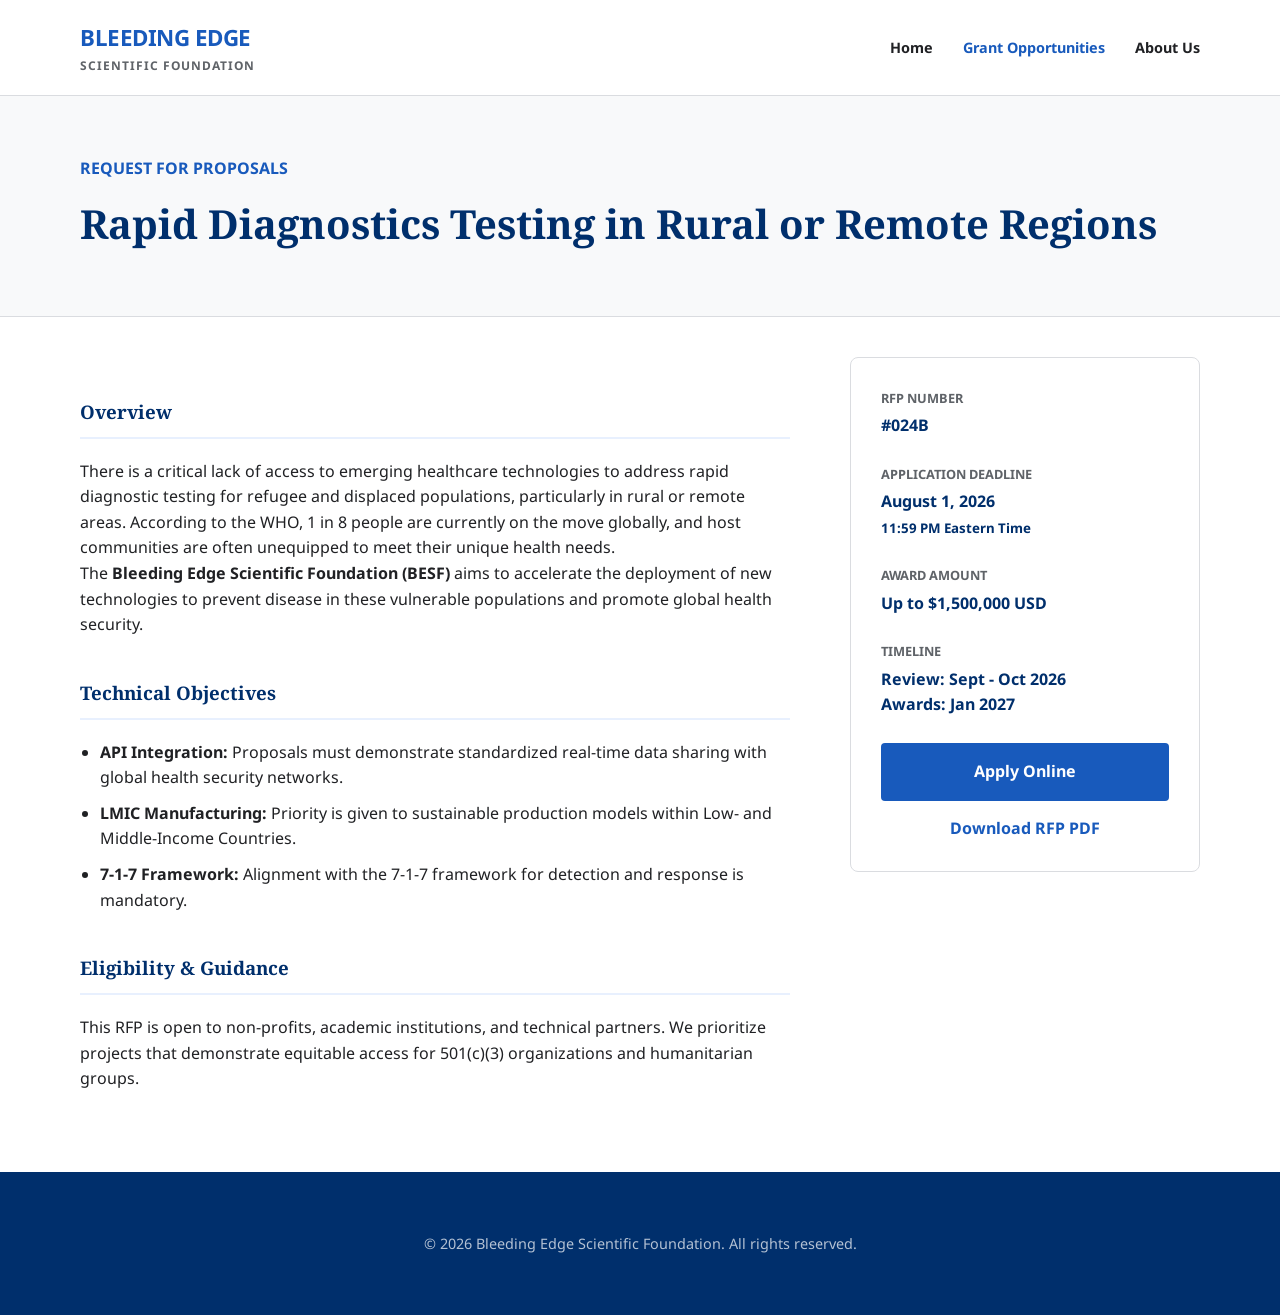
==== grants.html @ e90ec87f "Create grants.html" ====
<!DOCTYPE html>
<html lang="en">
<head>
    <meta charset="UTF-8">
    <meta name="viewport" content="width=device-width, initial-scale=1.0">
    <title>RFP #024B: Rapid Diagnostics | BESF</title>
    <link rel="stylesheet" href="style.css">
    <link href="https://fonts.googleapis.com/css2?family=Noto+Sans:wght@400;700&family=Noto+Serif:ital,wght@0,400;0,700&display=swap" rel="stylesheet">
    <style>
        /* Specific overrides for the Grants Page layout */
        .grant-header {
            background: var(--gray-bg);
            padding: 60px 0;
            border-bottom: 1px solid var(--border);
        }
        .grant-container {
            display: grid;
            grid-template-columns: 1fr 350px;
            gap: 60px;
            margin-top: 40px;
        }
        .sidebar {
            background: var(--white);
            border: 1px solid var(--border);
            padding: 30px;
            border-radius: 8px;
            height: fit-content;
            position: sticky;
            top: 100px;
        }
        .sidebar h4 {
            text-transform: uppercase;
            font-size: 0.8rem;
            color: var(--text-light);
            margin-bottom: 5px;
        }
        .sidebar p {
            font-weight: 700;
            margin-bottom: 25px;
            color: var(--gates-dark-blue);
        }
        .main-content h3 {
            margin: 40px 0 20px;
            padding-bottom: 10px;
            border-bottom: 2px solid var(--gates-light-blue);
        }
        .main-content ul {
            margin-left: 20px;
            margin-bottom: 20px;
        }
        .main-content li {
            margin-bottom: 10px;
        }
        @media (max-width: 1024px) {
            .grant-container { grid-template-columns: 1fr; }
            .sidebar { position: static; order: -1; }
        }
    </style>
</head>
<body>

    <nav class="navbar">
        <div class="container">
            <div class="logo">BLEEDING EDGE <span>Scientific Foundation</span></div>
            <ul class="nav-links">
                <li><a href="index.html">Home</a></li>
                <li><a href="grants.html" class="active">Grant Opportunities</a></li>
                <li><a href="#">About Us</a></li>
            </ul>
        </div>
    </nav>

    <header class="grant-header">
        <div class="container">
            <p style="color: var(--gates-blue); font-weight: 700; text-transform: uppercase; margin-bottom: 10px;">Request for Proposals</p>
            <h1 style="font-size: 2.5rem;">Rapid Diagnostics Testing in Rural or Remote Regions</h1>
        </div>
    </header>

    <div class="container grant-container">
        <main class="main-content">
            <section id="overview">
                <h3>Overview</h3>
                <p>There is a critical lack of access to emerging healthcare technologies to address rapid diagnostic testing for refugee and displaced populations, particularly in rural or remote areas. According to the WHO, 1 in 8 people are currently on the move globally, and host communities are often unequipped to meet their unique health needs.</p>
                <p>The <strong>Bleeding Edge Scientific Foundation (BESF)</strong> aims to accelerate the deployment of new technologies to prevent disease in these vulnerable populations and promote global health security.</p>
            </section>

            <section id="objectives">
                <h3>Technical Objectives</h3>
                <ul>
                    <li><strong>API Integration:</strong> Proposals must demonstrate standardized real-time data sharing with global health security networks.</li>
                    <li><strong>LMIC Manufacturing:</strong> Priority is given to sustainable production models within Low- and Middle-Income Countries.</li>
                    <li><strong>7-1-7 Framework:</strong> Alignment with the 7-1-7 framework for detection and response is mandatory.</li>
                </ul>
            </section>

            <section id="eligibility">
                <h3>Eligibility & Guidance</h3>
                <p>This RFP is open to non-profits, academic institutions, and technical partners. We prioritize projects that demonstrate equitable access for 501(c)(3) organizations and humanitarian groups.</p>
            </section>
        </main>

        <aside class="sidebar">
            <h4>RFP Number</h4>
            <p>#024B</p>

            <h4>Application Deadline</h4>
            <p>August 1, 2026<br><small>11:59 PM Eastern Time</small></p>

            <h4>Award Amount</h4>
            <p>Up to $1,500,000 USD</p>

            <h4>Timeline</h4>
            <p>Review: Sept - Oct 2026<br>Awards: Jan 2027</p>

            <a href="#" class="btn-primary" style="display: block; text-align: center;">Apply Online</a>
            <a href="BESF_RFP024B_20250506.pdf" download style="display: block; text-align: center; margin-top: 15px; font-weight: 700; text-decoration: none; color: var(--gates-blue);">Download RFP PDF</a>
        </aside>
    </div>

    <footer>
        <div class="container">
            <p>&copy; 2026 Bleeding Edge Scientific Foundation. All rights reserved.</p>
        </div>
    </footer>

</body>
</html>
---- style.css ----
/* --- GATES FOUNDATION INSPIRED COLOR PALETTE --- */
:root {
    --gates-blue: #185abc;         /* Primary Action Blue */
    --gates-dark-blue: #002f6c;    /* Deep Header Blue */
    --gates-light-blue: #e8f0fe;   /* Background Accents */
    --text-main: #202124;          /* Slate Grey for body */
    --text-light: #5f6368;         /* Subheader Grey */
    --white: #ffffff;
    --gray-bg: #f8f9fa;            /* Section background */
    --border: #dadce0;
}

/* --- BASE STYLES --- */
* {
    box-sizing: border-box;
    margin: 0;
    padding: 0;
}

body {
    font-family: 'Noto Sans', sans-serif;
    color: var(--text-main);
    line-height: 1.6;
    background-color: var(--white);
    -webkit-font-smoothing: antialiased;
}

h1, h2, h3 {
    font-family: 'Noto Serif', serif;
    font-weight: 700;
    color: var(--gates-dark-blue);
}

.container {
    max-width: 1200px;
    margin: 0 auto;
    padding: 0 40px;
}

/* --- NAVIGATION --- */
.navbar {
    background: var(--white);
    padding: 20px 0;
    border-bottom: 1px solid var(--border);
    position: sticky;
    top: 0;
    z-index: 1000;
}

.navbar .container {
    display: flex;
    justify-content: space-between;
    align-items: center;
}

.logo {
    font-weight: 700;
    font-size: 1.4rem;
    color: var(--gates-blue);
    text-transform: uppercase;
    letter-spacing: -0.5px;
}

.logo span {
    display: block;
    font-size: 0.75rem;
    color: var(--text-light);
    letter-spacing: 1px;
}

.nav-links {
    display: flex;
    list-style: none;
    gap: 30px;
}

.nav-links a {
    text-decoration: none;
    color: var(--text-main);
    font-weight: 700;
    font-size: 0.9rem;
    transition: color 0.2s;
}

.nav-links a:hover, .nav-links a.active {
    color: var(--gates-blue);
}

/* --- HERO SECTION --- */
.hero {
    background-color: var(--gates-dark-blue);
    background-image: linear-gradient(rgba(0,47,108,0.7), rgba(0,47,108,0.7)), url('no595572_edited.jpg');
    background-size: cover;
    background-position: center;
    color: var(--white);
    padding: 120px 0;
    text-align: left;
}

.hero h1 {
    color: var(--white);
    font-size: 3.5rem;
    line-height: 1.1;
    max-width: 800px;
    margin-bottom: 24px;
}

.hero p {
    font-size: 1.25rem;
    max-width: 600px;
    margin-bottom: 40px;
    opacity: 0.9;
}

/* --- BUTTONS --- */
.btn-primary {
    display: inline-block;
    background-color: var(--gates-blue);
    color: var(--white);
    padding: 16px 32px;
    text-decoration: none;
    font-weight: 700;
    border-radius: 4px;
    transition: background 0.3s;
}

.btn-primary:hover {
    background-color: #164f9a;
}

/* --- MISSION GRID --- */
.mission {
    padding: 80px 0;
    background-color: var(--white);
}

.mission h2 {
    font-size: 2.25rem;
    margin-bottom: 48px;
    text-align: center;
}

.grid {
    display: grid;
    grid-template-columns: repeat(auto-fit, minmax(300px, 1fr));
    gap: 40px;
}

.card {
    padding: 40px;
    background: var(--gray-bg);
    border-radius: 8px;
    border-top: 5px solid var(--gates-blue);
    transition: transform 0.3s;
}

.card:hover {
    transform: translateY(-5px);
}

.card h3 {
    margin-bottom: 16px;
    font-size: 1.5rem;
}

/* --- FOOTER --- */
footer {
    background: var(--gates-dark-blue);
    color: var(--white);
    padding: 60px 0;
    margin-top: 80px;
    text-align: center;
}

footer p {
    font-size: 0.9rem;
    opacity: 0.7;
}

/* --- RESPONSIVE --- */
@media (max-width: 768px) {
    .hero h1 { font-size: 2.2rem; }
    .nav-links { display: none; } /* Simplified for now */
    .container { padding: 0 20px; }
}
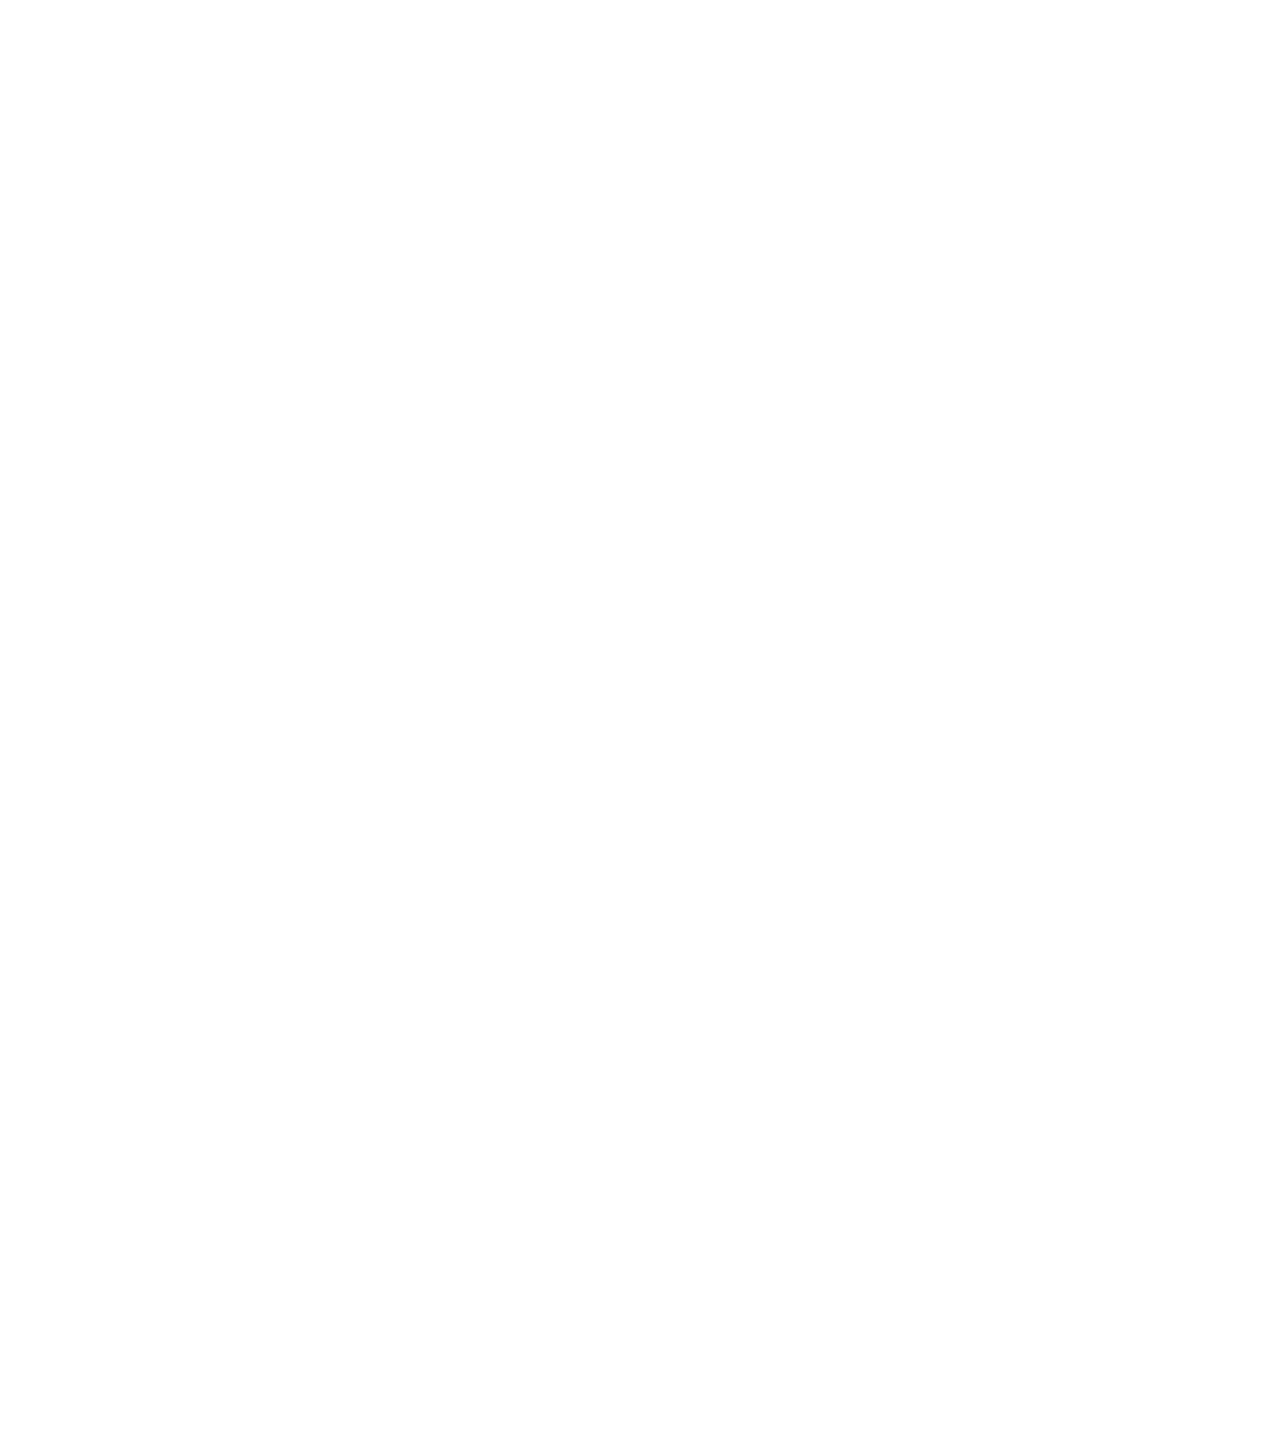
==== commit bc159543: "Update grants.html" ====
--- a/grants.html
+++ b/grants.html
@@ -65,7 +65,6 @@
             <ul class="nav-links">
                 <li><a href="index.html">Home</a></li>
                 <li><a href="grants.html" class="active">Grant Opportunities</a></li>
-                <li><a href="#">About Us</a></li>
             </ul>
         </div>
     </nav>
--- a/style.css
+++ b/style.css
@@ -1,29 +1,34 @@
-/* --- GATES FOUNDATION INSPIRED COLOR PALETTE --- */
+/* --- GATES FOUNDATION PALETTE & SMOOTH LOAD --- */
 :root {
-    --gates-blue: #185abc;         /* Primary Action Blue */
-    --gates-dark-blue: #002f6c;    /* Deep Header Blue */
-    --gates-light-blue: #e8f0fe;   /* Background Accents */
-    --text-main: #202124;          /* Slate Grey for body */
-    --text-light: #5f6368;         /* Subheader Grey */
+    --gates-blue: #185abc;
+    --gates-dark-blue: #002f6c;
+    --gates-light-blue: #e8f0fe;
+    --text-main: #202124;
+    --text-light: #5f6368;
     --white: #ffffff;
-    --gray-bg: #f8f9fa;            /* Section background */
+    --gray-bg: #f8f9fa;
     --border: #dadce0;
 }
 
-/* --- BASE STYLES --- */
-* {
-    box-sizing: border-box;
-    margin: 0;
-    padding: 0;
-}
-
+/* --- SMOOTH ENTRY ANIMATION --- */
 body {
+    opacity: 0;
+    filter: blur(10px);
+    transition: opacity 0.8s ease-out, filter 1.2s ease-out;
     font-family: 'Noto Sans', sans-serif;
     color: var(--text-main);
     line-height: 1.6;
     background-color: var(--white);
-    -webkit-font-smoothing: antialiased;
+    margin: 0;
 }
+
+body.loaded {
+    opacity: 1;
+    filter: blur(0);
+}
+
+/* --- BASE STYLES --- */
+* { box-sizing: border-box; }
 
 h1, h2, h3 {
     font-family: 'Noto Serif', serif;
@@ -45,6 +50,7 @@
     position: sticky;
     top: 0;
     z-index: 1000;
+    transition: all 0.3s ease;
 }
 
 .navbar .container {
@@ -58,14 +64,12 @@
     font-size: 1.4rem;
     color: var(--gates-blue);
     text-transform: uppercase;
-    letter-spacing: -0.5px;
 }
 
 .logo span {
     display: block;
     font-size: 0.75rem;
     color: var(--text-light);
-    letter-spacing: 1px;
 }
 
 .nav-links {
@@ -79,40 +83,19 @@
     color: var(--text-main);
     font-weight: 700;
     font-size: 0.9rem;
-    transition: color 0.2s;
 }
 
-.nav-links a:hover, .nav-links a.active {
-    color: var(--gates-blue);
+.nav-links a.active { color: var(--gates-blue); }
+
+/* --- HERO & CONTENT --- */
+.hero {
+    background-color: var(--gates-dark-blue);
+    color: var(--white);
+    padding: 120px 0;
 }
 
-/* --- HERO SECTION --- */
-.hero {
-    background-color: var(--gates-dark-blue);
-    background-image: linear-gradient(rgba(0,47,108,0.7), rgba(0,47,108,0.7)), url('no595572_edited.jpg');
-    background-size: cover;
-    background-position: center;
-    color: var(--white);
-    padding: 120px 0;
-    text-align: left;
-}
+.hero h1 { color: var(--white); font-size: 3.5rem; margin-bottom: 24px; }
 
-.hero h1 {
-    color: var(--white);
-    font-size: 3.5rem;
-    line-height: 1.1;
-    max-width: 800px;
-    margin-bottom: 24px;
-}
-
-.hero p {
-    font-size: 1.25rem;
-    max-width: 600px;
-    margin-bottom: 40px;
-    opacity: 0.9;
-}
-
-/* --- BUTTONS --- */
 .btn-primary {
     display: inline-block;
     background-color: var(--gates-blue);
@@ -121,65 +104,11 @@
     text-decoration: none;
     font-weight: 700;
     border-radius: 4px;
-    transition: background 0.3s;
 }
 
-.btn-primary:hover {
-    background-color: #164f9a;
-}
+/* --- GRANTS PAGE SPECIFICS --- */
+.grant-header { background: var(--gray-bg); padding: 60px 0; border-bottom: 1px solid var(--border); }
+.grant-container { display: grid; grid-template-columns: 1fr 350px; gap: 60px; margin-top: 40px; }
+.sidebar { background: var(--white); border: 1px solid var(--border); padding: 30px; border-radius: 8px; height: fit-content; }
 
-/* --- MISSION GRID --- */
-.mission {
-    padding: 80px 0;
-    background-color: var(--white);
-}
-
-.mission h2 {
-    font-size: 2.25rem;
-    margin-bottom: 48px;
-    text-align: center;
-}
-
-.grid {
-    display: grid;
-    grid-template-columns: repeat(auto-fit, minmax(300px, 1fr));
-    gap: 40px;
-}
-
-.card {
-    padding: 40px;
-    background: var(--gray-bg);
-    border-radius: 8px;
-    border-top: 5px solid var(--gates-blue);
-    transition: transform 0.3s;
-}
-
-.card:hover {
-    transform: translateY(-5px);
-}
-
-.card h3 {
-    margin-bottom: 16px;
-    font-size: 1.5rem;
-}
-
-/* --- FOOTER --- */
-footer {
-    background: var(--gates-dark-blue);
-    color: var(--white);
-    padding: 60px 0;
-    margin-top: 80px;
-    text-align: center;
-}
-
-footer p {
-    font-size: 0.9rem;
-    opacity: 0.7;
-}
-
-/* --- RESPONSIVE --- */
-@media (max-width: 768px) {
-    .hero h1 { font-size: 2.2rem; }
-    .nav-links { display: none; } /* Simplified for now */
-    .container { padding: 0 20px; }
-}
+footer { background: var(--gates-dark-blue); color: var(--white); padding: 60px 0; margin-top: 80px; text-align: center; }
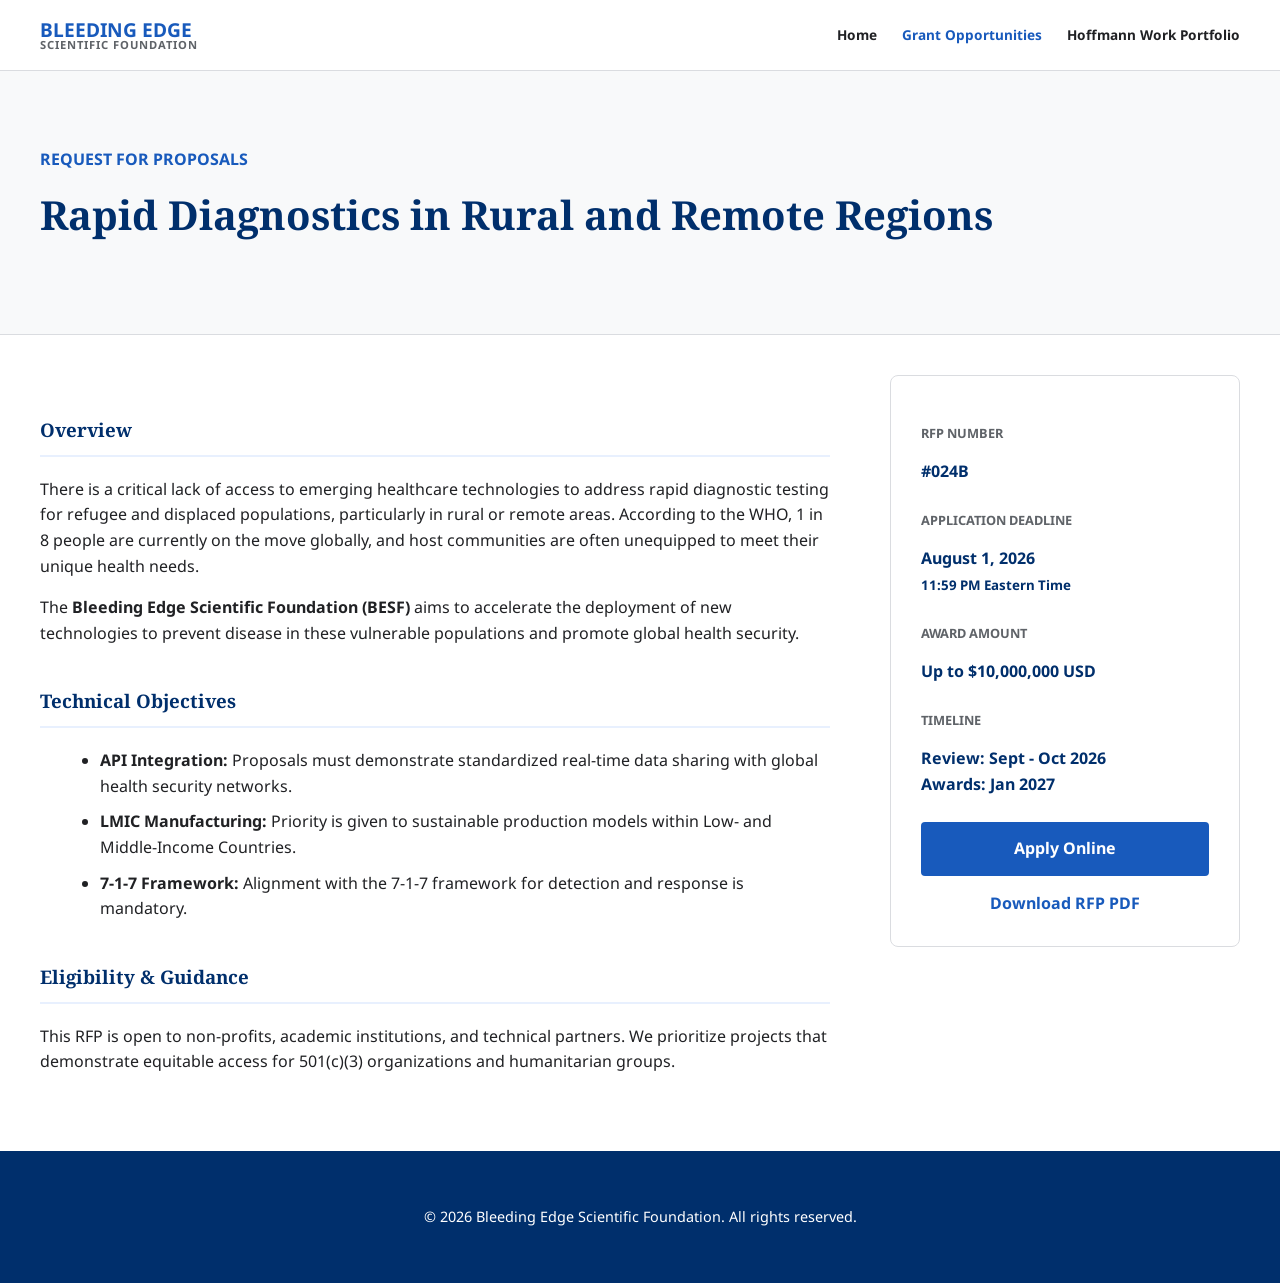
==== commit b5e67f39: "Update grants.html" ====
--- a/grants.html
+++ b/grants.html
@@ -65,6 +65,7 @@
             <ul class="nav-links">
                 <li><a href="index.html">Home</a></li>
                 <li><a href="grants.html" class="active">Grant Opportunities</a></li>
+                <li><a href="https://phagehunter.github.io/">Hoffmann Work Portfolio</a></li>
             </ul>
         </div>
     </nav>
@@ -72,7 +73,7 @@
     <header class="grant-header">
         <div class="container">
             <p style="color: var(--gates-blue); font-weight: 700; text-transform: uppercase; margin-bottom: 10px;">Request for Proposals</p>
-            <h1 style="font-size: 2.5rem;">Rapid Diagnostics Testing in Rural or Remote Regions</h1>
+            <h1 style="font-size: 2.5rem;">Rapid Diagnostics in Rural and Remote Regions</h1>
         </div>
     </header>
 
@@ -107,7 +108,7 @@
             <p>August 1, 2026<br><small>11:59 PM Eastern Time</small></p>
 
             <h4>Award Amount</h4>
-            <p>Up to $1,500,000 USD</p>
+            <p>Up to $10,000,000 USD</p>
 
             <h4>Timeline</h4>
             <p>Review: Sept - Oct 2026<br>Awards: Jan 2027</p>
@@ -122,6 +123,6 @@
             <p>&copy; 2026 Bleeding Edge Scientific Foundation. All rights reserved.</p>
         </div>
     </footer>
-
+<script src="script.js"></script>
 </body>
 </html>
--- a/style.css
+++ b/style.css
@@ -1,4 +1,4 @@
-/* --- GATES FOUNDATION PALETTE & SMOOTH LOAD --- */
+/* --- FOUNDATION BRANDING --- */
 :root {
     --gates-blue: #185abc;
     --gates-dark-blue: #002f6c;
@@ -10,36 +10,35 @@
     --border: #dadce0;
 }
 
-/* --- SMOOTH ENTRY ANIMATION --- */
+/* --- THE FIX: INITIAL STATE --- */
 body {
-    opacity: 0;
-    filter: blur(10px);
-    transition: opacity 0.8s ease-out, filter 1.2s ease-out;
+    margin: 0;
+    opacity: 0; /* Page starts invisible */
+    filter: blur(8px); /* Page starts blurry */
+    transition: opacity 0.6s ease-in-out, filter 0.8s ease-in-out;
     font-family: 'Noto Sans', sans-serif;
     color: var(--text-main);
+    background-color: var(--white);
     line-height: 1.6;
-    background-color: var(--white);
-    margin: 0;
 }
 
+/* THE FIX: REVEAL STATE (Triggered by JS) */
 body.loaded {
     opacity: 1;
     filter: blur(0);
 }
 
-/* --- BASE STYLES --- */
-* { box-sizing: border-box; }
-
-h1, h2, h3 {
-    font-family: 'Noto Serif', serif;
-    font-weight: 700;
-    color: var(--gates-dark-blue);
-}
-
+/* --- LAYOUT --- */
 .container {
     max-width: 1200px;
     margin: 0 auto;
     padding: 0 40px;
+}
+
+h1, h2, h3 {
+    font-family: 'Noto Serif', serif;
+    color: var(--gates-dark-blue);
+    margin-top: 0;
 }
 
 /* --- NAVIGATION --- */
@@ -61,54 +60,61 @@
 
 .logo {
     font-weight: 700;
-    font-size: 1.4rem;
+    font-size: 1.2rem;
     color: var(--gates-blue);
     text-transform: uppercase;
+    line-height: 1;
 }
 
 .logo span {
     display: block;
-    font-size: 0.75rem;
+    font-size: 0.7rem;
     color: var(--text-light);
+    letter-spacing: 1px;
 }
 
 .nav-links {
     display: flex;
     list-style: none;
-    gap: 30px;
+    gap: 25px;
+    margin: 0;
+    padding: 0;
 }
 
 .nav-links a {
     text-decoration: none;
     color: var(--text-main);
     font-weight: 700;
-    font-size: 0.9rem;
+    font-size: 0.85rem;
+    transition: color 0.2s;
 }
 
-.nav-links a.active { color: var(--gates-blue); }
-
-/* --- HERO & CONTENT --- */
-.hero {
-    background-color: var(--gates-dark-blue);
-    color: var(--white);
-    padding: 120px 0;
+.nav-links a:hover, .nav-links a.active {
+    color: var(--gates-blue);
 }
 
-.hero h1 { color: var(--white); font-size: 3.5rem; margin-bottom: 24px; }
-
+/* --- BUTTONS --- */
 .btn-primary {
     display: inline-block;
     background-color: var(--gates-blue);
     color: var(--white);
-    padding: 16px 32px;
+    padding: 14px 28px;
     text-decoration: none;
     font-weight: 700;
     border-radius: 4px;
+    transition: background 0.2s;
 }
 
-/* --- GRANTS PAGE SPECIFICS --- */
-.grant-header { background: var(--gray-bg); padding: 60px 0; border-bottom: 1px solid var(--border); }
-.grant-container { display: grid; grid-template-columns: 1fr 350px; gap: 60px; margin-top: 40px; }
-.sidebar { background: var(--white); border: 1px solid var(--border); padding: 30px; border-radius: 8px; height: fit-content; }
+.btn-primary:hover {
+    background-color: var(--gates-dark-blue);
+}
 
-footer { background: var(--gates-dark-blue); color: var(--white); padding: 60px 0; margin-top: 80px; text-align: center; }
+/* --- FOOTER --- */
+footer {
+    background: var(--gates-dark-blue);
+    color: var(--white);
+    padding: 40px 0;
+    margin-top: 60px;
+    text-align: center;
+    font-size: 0.9rem;
+}
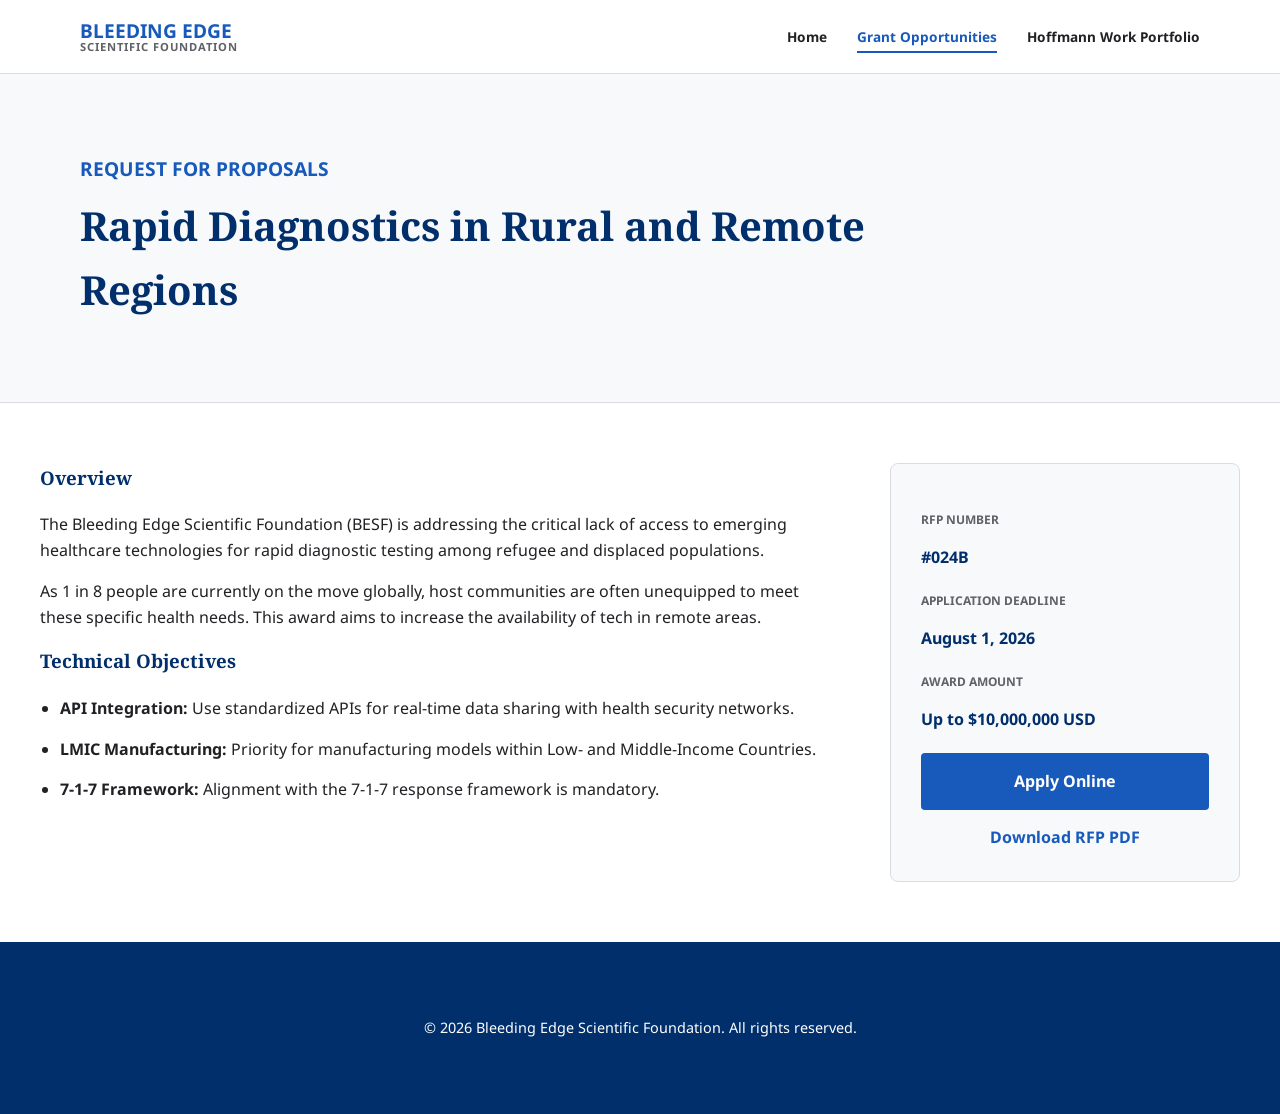
==== commit 1243ed77: "Update grants.html" ====
--- a/grants.html
+++ b/grants.html
@@ -7,20 +7,15 @@
     <link rel="stylesheet" href="style.css">
     <link href="https://fonts.googleapis.com/css2?family=Noto+Sans:wght@400;700&family=Noto+Serif:ital,wght@0,400;0,700&display=swap" rel="stylesheet">
     <style>
-        /* Specific overrides for the Grants Page layout */
-        .grant-header {
-            background: var(--gray-bg);
-            padding: 60px 0;
-            border-bottom: 1px solid var(--border);
-        }
+        /* Grants Page Specific Layout */
         .grant-container {
             display: grid;
             grid-template-columns: 1fr 350px;
             gap: 60px;
-            margin-top: 40px;
+            padding: 60px 0;
         }
         .sidebar {
-            background: var(--white);
+            background: var(--gray-bg);
             border: 1px solid var(--border);
             padding: 30px;
             border-radius: 8px;
@@ -28,29 +23,9 @@
             position: sticky;
             top: 100px;
         }
-        .sidebar h4 {
-            text-transform: uppercase;
-            font-size: 0.8rem;
-            color: var(--text-light);
-            margin-bottom: 5px;
-        }
-        .sidebar p {
-            font-weight: 700;
-            margin-bottom: 25px;
-            color: var(--gates-dark-blue);
-        }
-        .main-content h3 {
-            margin: 40px 0 20px;
-            padding-bottom: 10px;
-            border-bottom: 2px solid var(--gates-light-blue);
-        }
-        .main-content ul {
-            margin-left: 20px;
-            margin-bottom: 20px;
-        }
-        .main-content li {
-            margin-bottom: 10px;
-        }
+        .sidebar h4 { text-transform: uppercase; font-size: 0.75rem; color: var(--text-light); margin-bottom: 5px; }
+        .sidebar p { font-weight: 700; margin-bottom: 20px; color: var(--gates-dark-blue); }
+        
         @media (max-width: 1024px) {
             .grant-container { grid-template-columns: 1fr; }
             .sidebar { position: static; order: -1; }
@@ -64,16 +39,16 @@
             <div class="logo">BLEEDING EDGE <span>Scientific Foundation</span></div>
             <ul class="nav-links">
                 <li><a href="index.html">Home</a></li>
-                <li><a href="grants.html" class="active">Grant Opportunities</a></li>
+                <li><a href="grants.html">Grant Opportunities</a></li>
                 <li><a href="https://phagehunter.github.io/">Hoffmann Work Portfolio</a></li>
             </ul>
         </div>
     </nav>
 
-    <header class="grant-header">
+    <header class="hero" style="padding: 60px 0;">
         <div class="container">
             <p style="color: var(--gates-blue); font-weight: 700; text-transform: uppercase; margin-bottom: 10px;">Request for Proposals</p>
-            <h1 style="font-size: 2.5rem;">Rapid Diagnostics in Rural and Remote Regions</h1>
+            <h1>Rapid Diagnostics in Rural and Remote Regions</h1>
         </div>
     </header>
 
@@ -81,40 +56,29 @@
         <main class="main-content">
             <section id="overview">
                 <h3>Overview</h3>
-                <p>There is a critical lack of access to emerging healthcare technologies to address rapid diagnostic testing for refugee and displaced populations, particularly in rural or remote areas. According to the WHO, 1 in 8 people are currently on the move globally, and host communities are often unequipped to meet their unique health needs.</p>
-                <p>The <strong>Bleeding Edge Scientific Foundation (BESF)</strong> aims to accelerate the deployment of new technologies to prevent disease in these vulnerable populations and promote global health security.</p>
+                <p>The Bleeding Edge Scientific Foundation (BESF) is addressing the critical lack of access to emerging healthcare technologies for rapid diagnostic testing among refugee and displaced populations.</p>
+                <p>As 1 in 8 people are currently on the move globally, host communities are often unequipped to meet these specific health needs. This award aims to increase the availability of tech in remote areas.</p>
             </section>
 
             <section id="objectives">
                 <h3>Technical Objectives</h3>
-                <ul>
-                    <li><strong>API Integration:</strong> Proposals must demonstrate standardized real-time data sharing with global health security networks.</li>
-                    <li><strong>LMIC Manufacturing:</strong> Priority is given to sustainable production models within Low- and Middle-Income Countries.</li>
-                    <li><strong>7-1-7 Framework:</strong> Alignment with the 7-1-7 framework for detection and response is mandatory.</li>
+                <ul style="margin-top: 20px; padding-left: 20px;">
+                    <li style="margin-bottom: 15px;"><strong>API Integration:</strong> Use standardized APIs for real-time data sharing with health security networks.</li>
+                    <li style="margin-bottom: 15px;"><strong>LMIC Manufacturing:</strong> Priority for manufacturing models within Low- and Middle-Income Countries.</li>
+                    <li style="margin-bottom: 15px;"><strong>7-1-7 Framework:</strong> Alignment with the 7-1-7 response framework is mandatory.</li>
                 </ul>
-            </section>
-
-            <section id="eligibility">
-                <h3>Eligibility & Guidance</h3>
-                <p>This RFP is open to non-profits, academic institutions, and technical partners. We prioritize projects that demonstrate equitable access for 501(c)(3) organizations and humanitarian groups.</p>
             </section>
         </main>
 
         <aside class="sidebar">
             <h4>RFP Number</h4>
             <p>#024B</p>
-
             <h4>Application Deadline</h4>
-            <p>August 1, 2026<br><small>11:59 PM Eastern Time</small></p>
-
+            <p>August 1, 2026</p>
             <h4>Award Amount</h4>
             <p>Up to $10,000,000 USD</p>
-
-            <h4>Timeline</h4>
-            <p>Review: Sept - Oct 2026<br>Awards: Jan 2027</p>
-
-            <a href="#" class="btn-primary" style="display: block; text-align: center;">Apply Online</a>
-            <a href="BESF_RFP024B_20250506.pdf" download style="display: block; text-align: center; margin-top: 15px; font-weight: 700; text-decoration: none; color: var(--gates-blue);">Download RFP PDF</a>
+            <a href="#" class="btn-primary" style="display: block; text-align: center; margin-bottom: 15px;">Apply Online</a>
+            <a href="BESF_RFP024B_20250506.pdf" download style="display: block; text-align: center; font-weight: 700; color: var(--gates-blue); text-decoration: none;">Download RFP PDF</a>
         </aside>
     </div>
 
@@ -123,6 +87,7 @@
             <p>&copy; 2026 Bleeding Edge Scientific Foundation. All rights reserved.</p>
         </div>
     </footer>
-<script src="script.js"></script>
+
+    <script src="script.js"></script>
 </body>
 </html>
--- a/style.css
+++ b/style.css
@@ -1,4 +1,4 @@
-/* --- FOUNDATION BRANDING --- */
+/* --- 1. GLOBAL BRANDING --- */
 :root {
     --gates-blue: #185abc;
     --gates-dark-blue: #002f6c;
@@ -10,25 +10,21 @@
     --border: #dadce0;
 }
 
-/* --- THE FIX: INITIAL STATE --- */
+/* --- 2. RESET & BASE (Visible by Default) --- */
+* {
+    box-sizing: border-box;
+}
+
 body {
     margin: 0;
-    opacity: 0; /* Page starts invisible */
-    filter: blur(8px); /* Page starts blurry */
-    transition: opacity 0.6s ease-in-out, filter 0.8s ease-in-out;
+    padding: 0;
     font-family: 'Noto Sans', sans-serif;
     color: var(--text-main);
     background-color: var(--white);
     line-height: 1.6;
+    /* No opacity or blur here - everything is visible immediately */
 }
 
-/* THE FIX: REVEAL STATE (Triggered by JS) */
-body.loaded {
-    opacity: 1;
-    filter: blur(0);
-}
-
-/* --- LAYOUT --- */
 .container {
     max-width: 1200px;
     margin: 0 auto;
@@ -41,7 +37,7 @@
     margin-top: 0;
 }
 
-/* --- NAVIGATION --- */
+/* --- 3. NAVIGATION --- */
 .navbar {
     background: var(--white);
     padding: 20px 0;
@@ -49,7 +45,7 @@
     position: sticky;
     top: 0;
     z-index: 1000;
-    transition: all 0.3s ease;
+    transition: all 0.3s ease; /* For the JS scroll effect */
 }
 
 .navbar .container {
@@ -63,7 +59,7 @@
     font-size: 1.2rem;
     color: var(--gates-blue);
     text-transform: uppercase;
-    line-height: 1;
+    line-height: 1.1;
 }
 
 .logo span {
@@ -76,7 +72,7 @@
 .nav-links {
     display: flex;
     list-style: none;
-    gap: 25px;
+    gap: 30px;
     margin: 0;
     padding: 0;
 }
@@ -86,19 +82,70 @@
     color: var(--text-main);
     font-weight: 700;
     font-size: 0.85rem;
+    padding-bottom: 5px;
     transition: color 0.2s;
 }
 
-.nav-links a:hover, .nav-links a.active {
+.nav-links a:hover {
     color: var(--gates-blue);
 }
 
-/* --- BUTTONS --- */
+/* The style applied by your JS to the current page */
+.nav-links a.active {
+    color: var(--gates-blue);
+    border-bottom: 2px solid var(--gates-blue);
+}
+
+/* --- 4. HERO SECTION --- */
+.hero {
+    background: var(--gray-bg);
+    padding: 80px 0;
+    border-bottom: 1px solid var(--border);
+}
+
+.hero h1 {
+    font-size: 2.5rem;
+    max-width: 800px;
+    margin-bottom: 20px;
+}
+
+.hero p {
+    font-size: 1.2rem;
+    color: var(--text-light);
+    max-width: 650px;
+    margin-bottom: 30px;
+}
+
+/* --- 5. GRID & CONTENT --- */
+.mission {
+    padding: 80px 0;
+}
+
+.grid {
+    display: grid;
+    grid-template-columns: repeat(auto-fit, minmax(300px, 1fr));
+    gap: 30px;
+    margin-top: 40px;
+}
+
+.card {
+    padding: 40px;
+    border: 1px solid var(--border);
+    border-radius: 8px;
+    transition: transform 0.2s, box-shadow 0.2s;
+}
+
+.card:hover {
+    transform: translateY(-5px);
+    box-shadow: 0 10px 20px rgba(0,0,0,0.05);
+}
+
+/* --- 6. BUTTONS --- */
 .btn-primary {
     display: inline-block;
     background-color: var(--gates-blue);
     color: var(--white);
-    padding: 14px 28px;
+    padding: 16px 32px;
     text-decoration: none;
     font-weight: 700;
     border-radius: 4px;
@@ -109,12 +156,25 @@
     background-color: var(--gates-dark-blue);
 }
 
-/* --- FOOTER --- */
+/* --- 7. FOOTER --- */
 footer {
     background: var(--gates-dark-blue);
     color: var(--white);
-    padding: 40px 0;
-    margin-top: 60px;
+    padding: 60px 0;
     text-align: center;
     font-size: 0.9rem;
 }
+
+/* --- 8. MOBILE RESPONSIVENESS --- */
+@media (max-width: 768px) {
+    .navbar .container {
+        flex-direction: column;
+        gap: 20px;
+    }
+    .hero h1 {
+        font-size: 2rem;
+    }
+    .container {
+        padding: 0 20px;
+    }
+}
